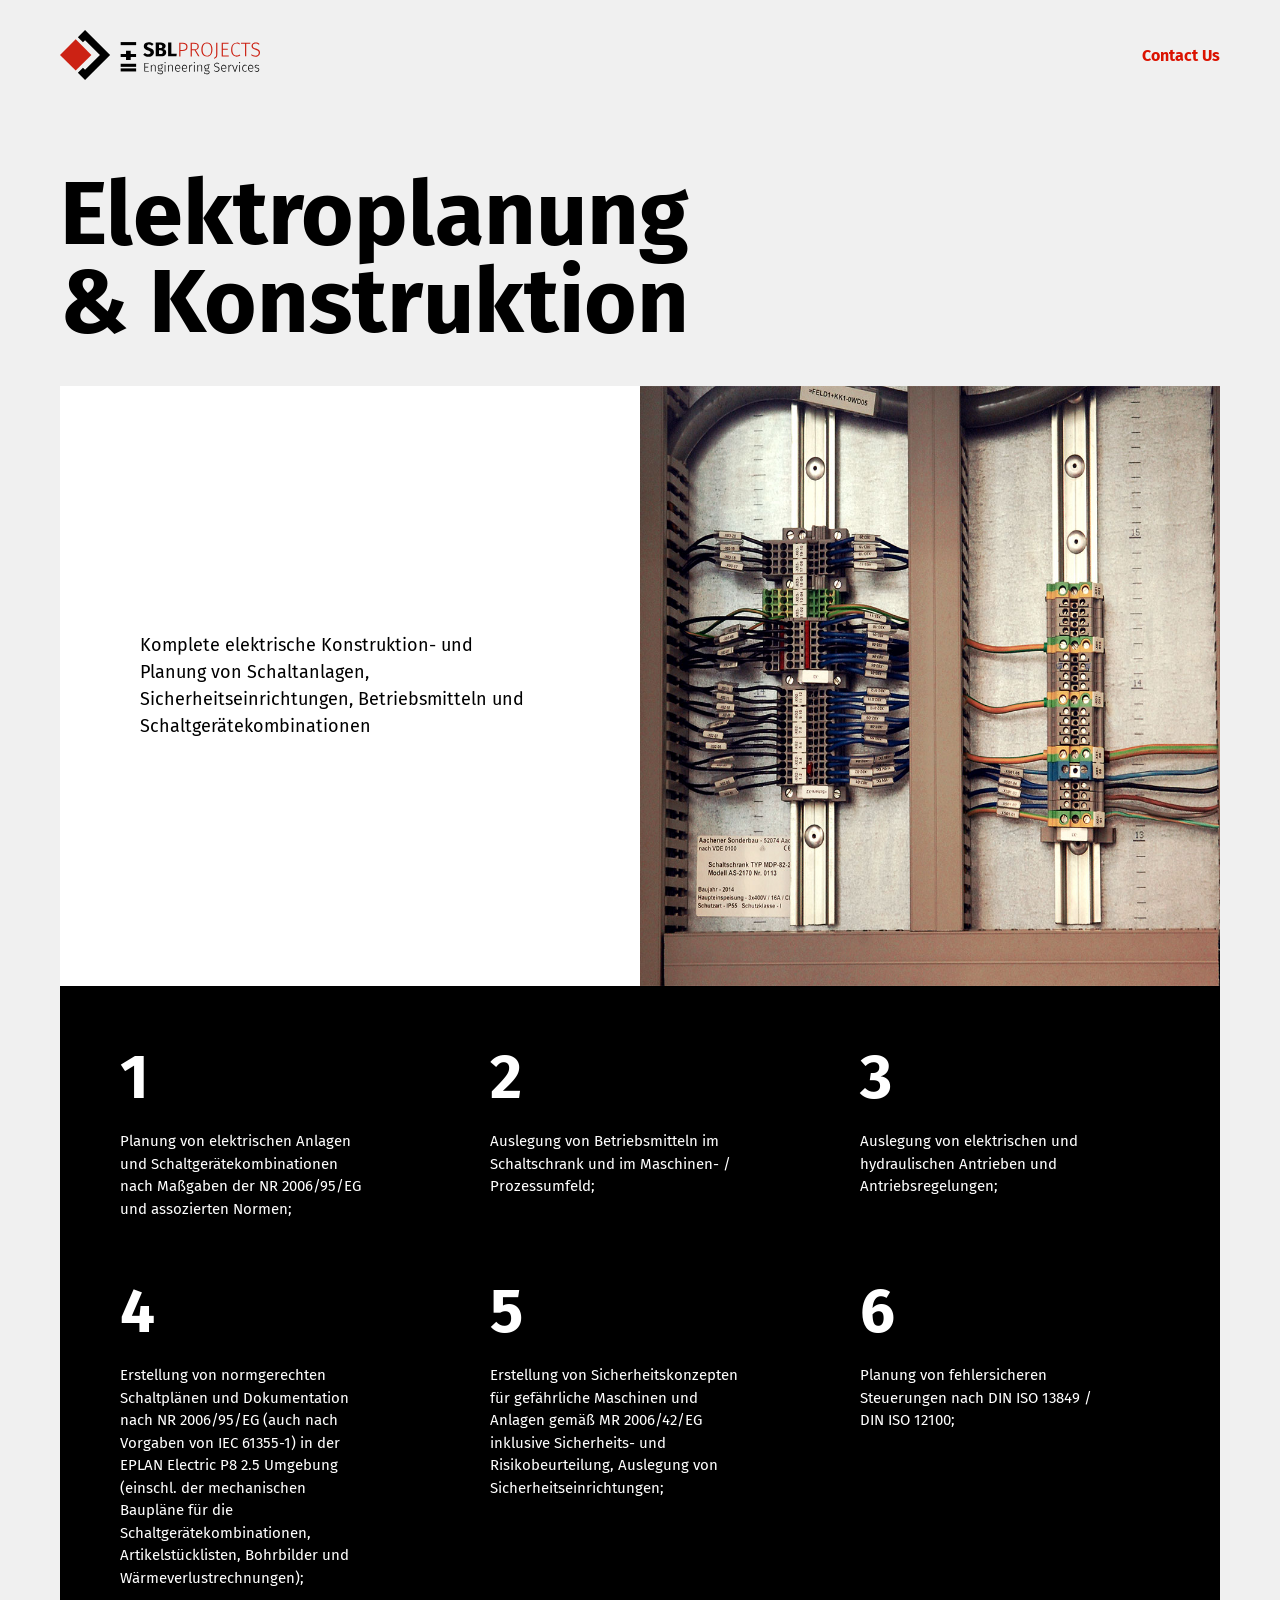
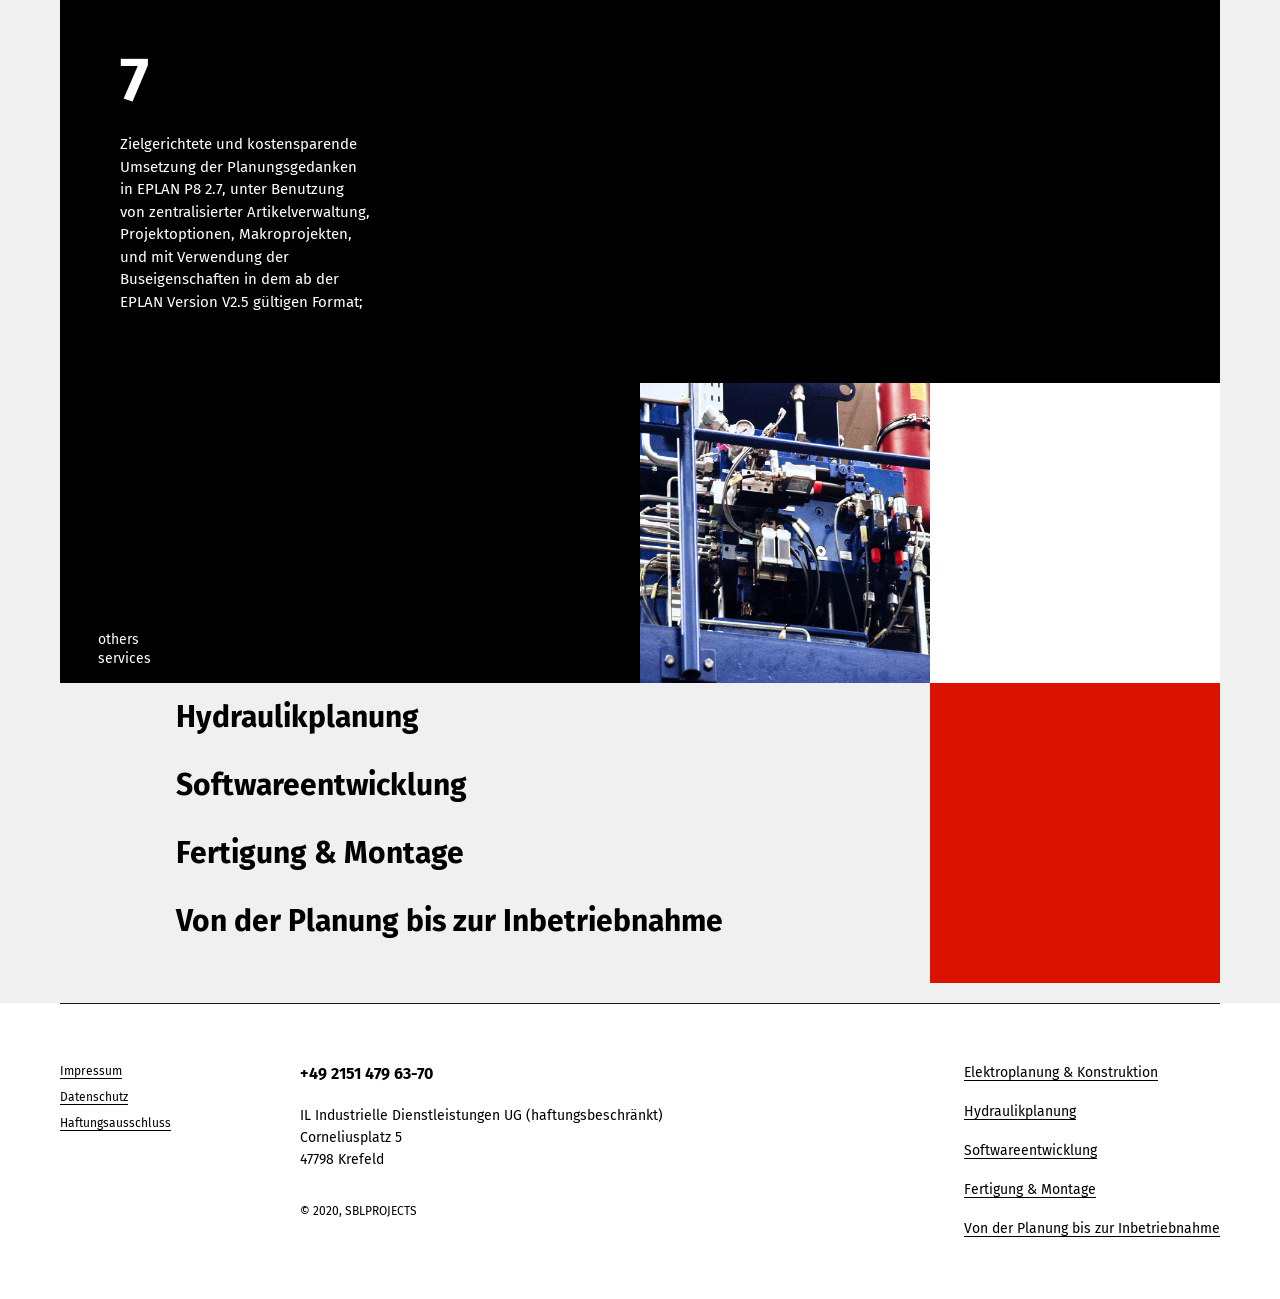
==== elektroplanung.html @ 14ad25ed "SBL Projects site — static copy without Tilda Co-Authored-By: Claude Opus 4.8 <noreply@anthropic.com" ====
<!DOCTYPE html>
<html lang="de">
<head>
  <meta charset="UTF-8" />
  <meta name="viewport" content="width=device-width, initial-scale=1.0" />
  <title>Elektroplanung &amp; Konstruktion</title>
  <link rel="preconnect" href="https://fonts.googleapis.com" />
  <link rel="preconnect" href="https://fonts.gstatic.com" crossorigin />
  <link href="https://fonts.googleapis.com/css2?family=Fira+Sans:wght@400;500;700&display=swap" rel="stylesheet" />
  <link rel="stylesheet" href="service.css" />
</head>
<body>
  <div class="wrap">
    <header class="svc-header">
      <a href="index.html"><img class="logo" src="images/Logo.svg" alt="SBL Projects — Engineering Services" /></a>
      <a class="svc-contact" href="index.html">Contact Us</a>
    </header>

    <h1 class="svc-title">Elektroplanung<br />&amp; Konstruktion</h1>

    <div class="svc-cols">
      <div class="svc-intro">
        <p>Komplete elektrische Konstruktion- und Planung von Schaltanlagen, Sicherheitseinrichtungen, Betriebsmitteln und Schaltgerätekombinationen</p>
      </div>
      <div class="svc-photo" style="background-image:url('images/elektro.jpg')"></div>
    </div>

    <section class="svc-black">
      <div class="svc-grid">
        <div class="svc-item"><span class="num">1</span><p>Planung von elektrischen Anlagen und Schaltgerätekombinationen nach Maßgaben der NR 2006/95/EG und assozierten Normen;</p></div>
        <div class="svc-item"><span class="num">2</span><p>Auslegung von Betriebsmitteln im Schaltschrank und im Maschinen- / Prozessumfeld;</p></div>
        <div class="svc-item"><span class="num">3</span><p>Auslegung von elektrischen und hydraulischen Antrieben und Antriebsregelungen;</p></div>
        <div class="svc-item"><span class="num">4</span><p>Erstellung von normgerechten Schaltplänen und Dokumentation nach NR 2006/95/EG (auch nach Vorgaben von IEC 61355-1) in der EPLAN Electric P8 2.5 Umgebung (einschl. der mechanischen Baupläne für die Schaltgerätekombinationen, Artikelstücklisten, Bohrbilder und Wärmeverlustrechnungen);</p></div>
        <div class="svc-item"><span class="num">5</span><p>Erstellung von Sicherheitskonzepten für gefährliche Maschinen und Anlagen gemäß MR 2006/42/EG inklusive Sicherheits- und Risikobeurteilung, Auslegung von Sicherheitseinrichtungen;</p></div>
        <div class="svc-item"><span class="num">6</span><p>Planung von fehlersicheren Steuerungen nach DIN ISO 13849 / DIN ISO 12100;</p></div>
        <div class="svc-item"><span class="num">7</span><p>Zielgerichtete und kostensparende Umsetzung der Planungsgedanken in EPLAN P8 2.7, unter Benutzung von zentralisierter Artikelverwaltung, Projektoptionen, Makroprojekten, und mit Verwendung der Buseigenschaften in dem ab der EPLAN Version V2.5 gültigen Format;</p></div>
      </div>
    </section>

    <section class="svc-others">
      <div class="so-black"></div>
      <div class="so-img" style="background-image:url('images/engineering.jpg')"></div>
      <div class="so-white"></div>
      <div class="so-red"></div>
      <div class="so-label">others<br />services</div>
      <nav class="so-links">
        <a href="hydraulikplanung.html">Hydraulikplanung</a>
        <a href="softwareentwicklung.html">Softwareentwicklung</a>
        <a href="fertigung-montage.html">Fertigung &amp; Montage</a>
        <a href="planung.html">Von der Planung bis zur Inbetriebnahme</a>
      </nav>
    </section>
  </div>

  <footer class="svc-footer">
    <div class="wrap">
      <div class="line"></div>
      <div class="cols">
        <div class="c-legal">
          <a href="#">Impressum</a>
          <a href="#">Datenschutz</a>
          <a href="#">Haftungsausschluss</a>
        </div>
        <div class="c-contact">
          <div class="ph">+49 2151 479 63-70</div>
          <div class="ad">IL Industrielle Dienstleistungen UG (haftungsbeschränkt)<br />Corneliusplatz 5<br />47798 Krefeld</div>
          <div class="cp">© 2020, SBLPROJECTS</div>
        </div>
        <div class="c-links">
          <a href="elektroplanung.html">Elektroplanung &amp; Konstruktion</a>
          <a href="hydraulikplanung.html">Hydraulikplanung</a>
          <a href="softwareentwicklung.html">Softwareentwicklung</a>
          <a href="fertigung-montage.html">Fertigung &amp; Montage</a>
          <a href="planung.html">Von der Planung bis zur Inbetriebnahme</a>
        </div>
      </div>
    </div>
  </footer>
  <script src="service.js"></script>
  <script src="popup.js"></script>
</body>
</html>
---- service.css ----
*{margin:0;padding:0;box-sizing:border-box}
html,body{background:#f0f0f0;font-family:"Fira Sans",Arial,sans-serif;color:#000}
a{text-decoration:none;color:inherit}
img{display:block;max-width:100%}

.wrap{max-width:1200px;margin:0 auto;padding:0 20px}

/* header */
.svc-header{display:flex;align-items:center;justify-content:space-between;padding:30px 0}
.svc-header .logo{height:50px}
.svc-contact{color:#db1200;font-weight:700;font-size:16px;transition:color .3s ease}
.svc-contact:hover{color:#eb1800}

/* title */
.svc-title{font-size:90px;line-height:.98;font-weight:700;color:#000;letter-spacing:0;margin:60px 0 40px}

/* top: intro panel + image, two 600x600 squares */
.svc-cols{display:flex;gap:0;margin-bottom:0}
.svc-intro{background:#fff;flex:1 1 50%;min-height:600px;display:flex;align-items:center}
.svc-intro p{padding:0 80px;font-size:18px;line-height:1.5;color:#000;max-width:560px}
.svc-photo{flex:1 1 50%;min-height:600px;background-size:cover;background-position:center;background-repeat:no-repeat}

/* black list section */
.svc-black{background:#000;color:#fff;padding:60px 60px 70px}
.svc-grid{display:grid;grid-template-columns:repeat(3,1fr);gap:60px 70px}
.svc-item .num{display:block;font-size:62px;font-weight:700;line-height:1;margin-bottom:22px}
.svc-item p{font-size:15px;line-height:1.5;color:#fff;max-width:250px}

/* others services */
/* others services — matches the original 1200px board */
.svc-others{position:relative;width:100%;height:600px;margin:0 auto}
.so-black{position:absolute;left:0;top:0;width:50%;height:300px;background:#000}
.so-img{position:absolute;left:50%;top:0;width:25%;height:300px;background-size:cover;background-position:center}
.so-white{position:absolute;left:75%;top:0;width:25%;height:300px;background:#fff}
.so-red{position:absolute;left:75%;top:300px;width:25%;height:300px;background:#db1200}
.so-label{position:absolute;left:3.3%;top:248px;color:#fff;font-size:14px;line-height:1.3;z-index:3}
.so-links{position:absolute;left:10%;top:300px;z-index:3}
.so-links a{position:relative;display:flex;align-items:center;width:760px;max-width:70vw;height:68px;font-size:30px;font-weight:700;color:#000;line-height:1;text-decoration:none;transform:translateX(0);transition:transform .4s ease-in-out}
.so-links a:hover,.so-links a.on{color:#000;transform:translateX(10px)}
.so-links a::before{content:"+";position:absolute;left:-52px;top:50%;margin-top:-22px;color:#db1200;font-weight:700;font-size:40px;line-height:1;opacity:0;transform:scale(1);transform-origin:left center;transition:opacity .4s ease-in-out,transform .4s ease-in-out}
.so-links a:hover::before,.so-links a.on::before{opacity:1;transform:scale(0.55)}

/* footer */
.svc-footer{background:#fff;padding:0 0 40px;margin-top:20px}
.svc-footer .line{height:1px;background:#000;opacity:.9;margin:0 0 60px}
.svc-footer .cols{display:flex;gap:60px;flex-wrap:wrap}
.svc-footer .c-legal{width:180px}
.svc-footer .c-legal a{display:block;font-size:12px;text-decoration:underline;text-underline-offset:3px;margin-bottom:12px;transition:color .3s}
.svc-footer .c-legal a:hover{color:#db1200}
.svc-footer .c-contact{flex:1;min-width:260px}
.svc-footer .c-contact .ph{font-weight:700;font-size:16px;margin-bottom:22px}
.svc-footer .c-contact .ad{font-size:14px;line-height:1.55;margin-bottom:34px}
.svc-footer .c-contact .cp{font-size:12px}
.svc-footer .c-links a{display:block;font-size:14px;text-decoration:underline;text-underline-offset:3px;margin-bottom:22px;transition:color .3s}
.svc-footer .c-links a:hover{color:#db1200}

@media(max-width:820px){
  .svc-title{font-size:52px}
  .svc-cols{flex-direction:column}
  .svc-intro,.svc-photo{min-height:auto}
  .svc-intro{padding:40px 0}
  .svc-intro p{padding:0 30px}
  .svc-photo{height:320px}
  .svc-grid{grid-template-columns:1fr;gap:40px}
  .svc-black{padding:40px 30px}
  /* others: stack into a simple list on small screens */
  .svc-others{height:auto;padding:20px 0 40px}
  .so-black,.so-img,.so-white,.so-red{display:none}
  .so-label{position:static;color:#000;margin-bottom:24px}
  .so-links{position:static}
  .so-links a{font-size:26px;padding-left:40px}
  .so-links a::before{left:0;opacity:1;transform:none;font-size:26px}
}
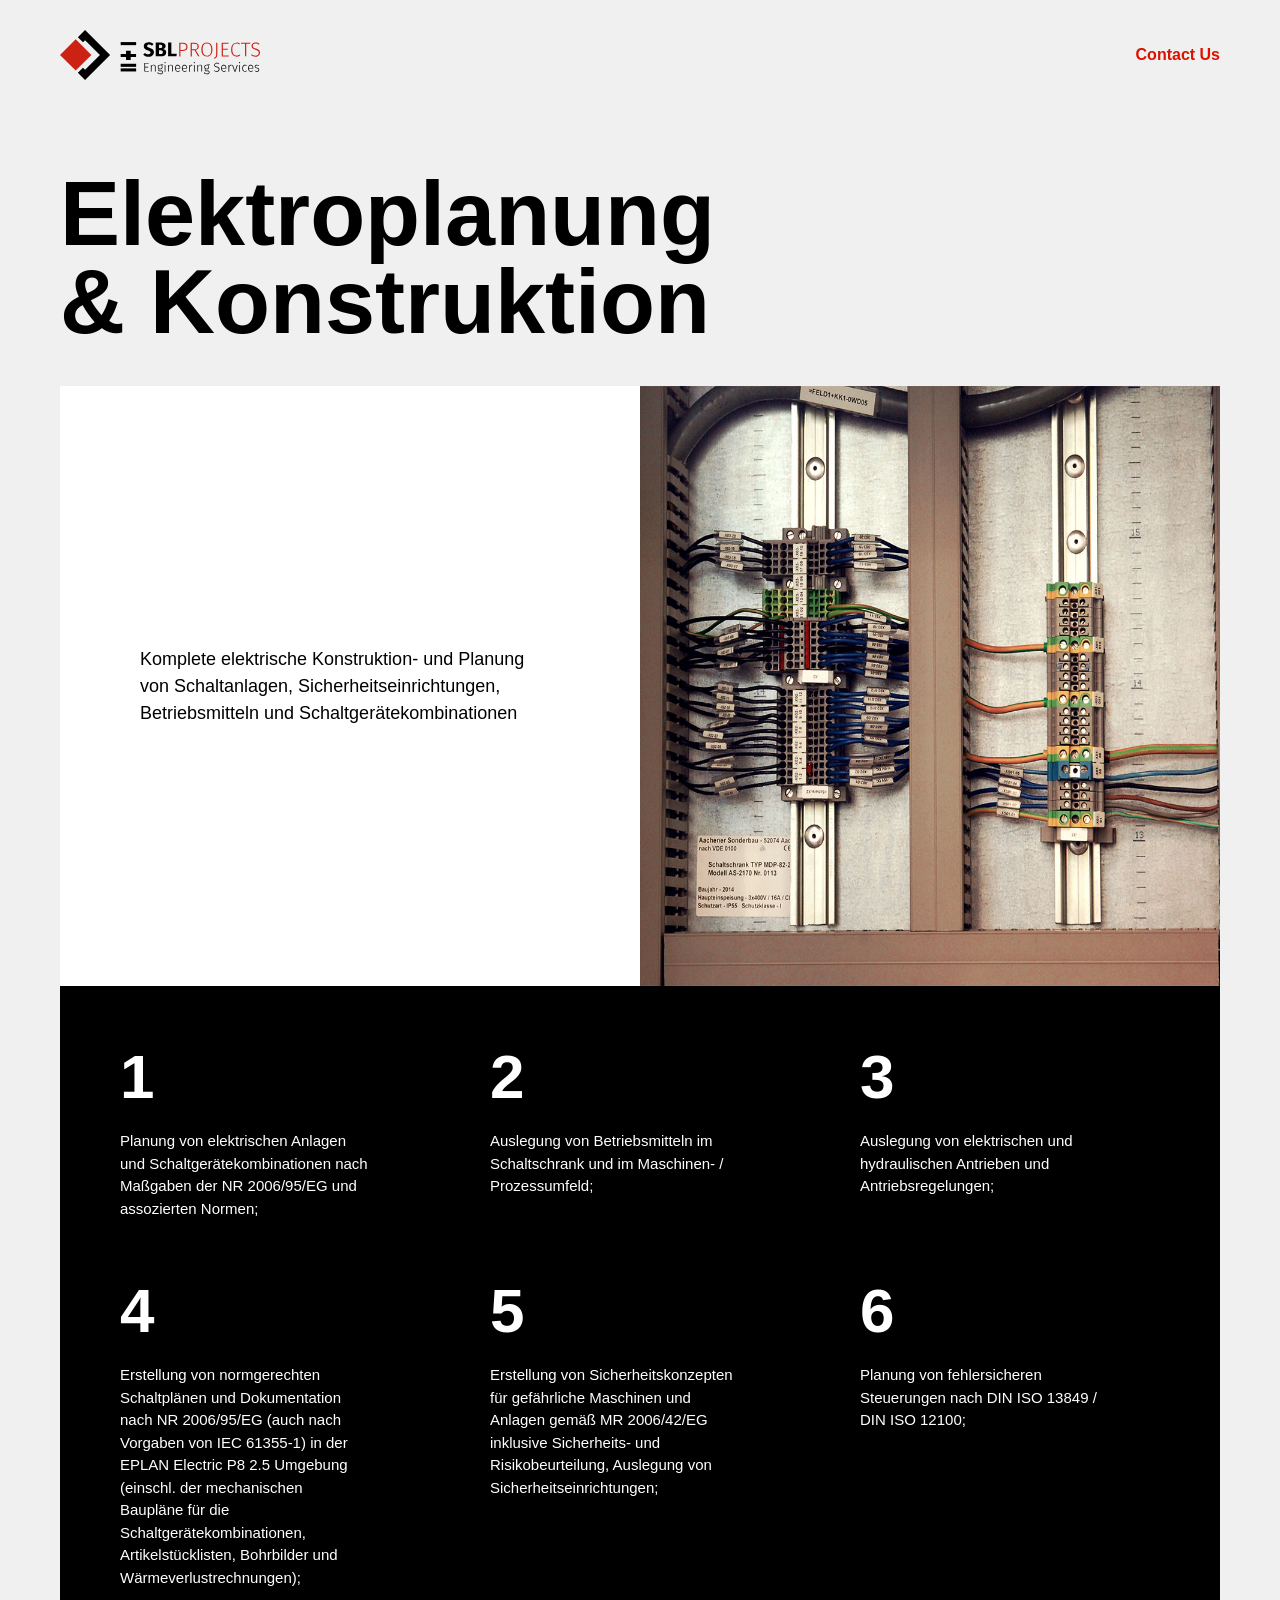
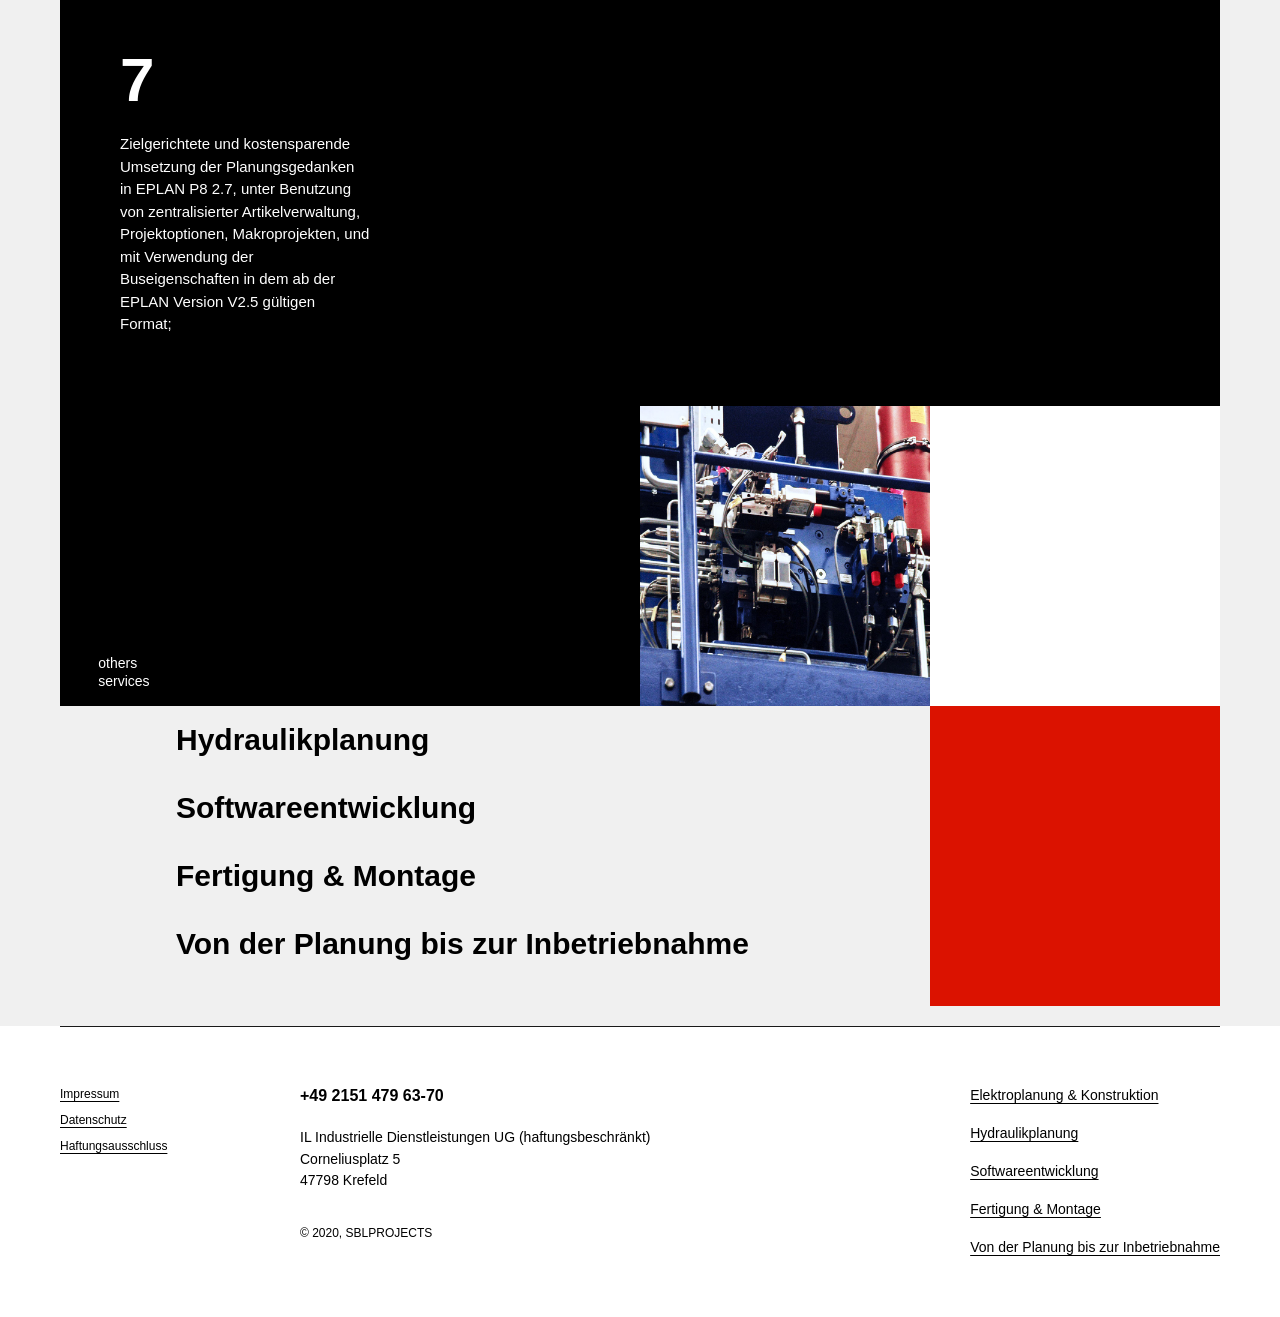
==== commit ab5968c5: "Match original: Arial font (no webfont), SVG plus icons, easeOut hover - Font now falls back to Aria" ====
--- a/elektroplanung.html
+++ b/elektroplanung.html
@@ -4,9 +4,6 @@
   <meta charset="UTF-8" />
   <meta name="viewport" content="width=device-width, initial-scale=1.0" />
   <title>Elektroplanung &amp; Konstruktion</title>
-  <link rel="preconnect" href="https://fonts.googleapis.com" />
-  <link rel="preconnect" href="https://fonts.gstatic.com" crossorigin />
-  <link href="https://fonts.googleapis.com/css2?family=Fira+Sans:wght@400;500;700&display=swap" rel="stylesheet" />
   <link rel="stylesheet" href="service.css" />
 </head>
 <body>
--- a/service.css
+++ b/service.css
@@ -1,5 +1,5 @@
 *{margin:0;padding:0;box-sizing:border-box}
-html,body{background:#f0f0f0;font-family:"Fira Sans",Arial,sans-serif;color:#000}
+html,body{background:#f0f0f0;font-family:'FiraSans',Arial,sans-serif;color:#000}
 a{text-decoration:none;color:inherit}
 img{display:block;max-width:100%}
 
@@ -35,10 +35,10 @@
 .so-red{position:absolute;left:75%;top:300px;width:25%;height:300px;background:#db1200}
 .so-label{position:absolute;left:3.3%;top:248px;color:#fff;font-size:14px;line-height:1.3;z-index:3}
 .so-links{position:absolute;left:10%;top:300px;z-index:3}
-.so-links a{position:relative;display:flex;align-items:center;width:760px;max-width:70vw;height:68px;font-size:30px;font-weight:700;color:#000;line-height:1;text-decoration:none;transform:translateX(0);transition:transform .4s ease-in-out}
+.so-links a{position:relative;display:flex;align-items:center;width:760px;max-width:70vw;height:68px;font-size:30px;font-weight:700;color:#000;line-height:1;text-decoration:none;transform:translateX(0);transition:transform .4s cubic-bezier(0,0,.58,1)}
 .so-links a:hover,.so-links a.on{color:#000;transform:translateX(10px)}
-.so-links a::before{content:"+";position:absolute;left:-52px;top:50%;margin-top:-22px;color:#db1200;font-weight:700;font-size:40px;line-height:1;opacity:0;transform:scale(1);transform-origin:left center;transition:opacity .4s ease-in-out,transform .4s ease-in-out}
-.so-links a:hover::before,.so-links a.on::before{opacity:1;transform:scale(0.55)}
+.so-links a::before{content:"";position:absolute;left:-58px;top:50%;width:34px;height:34px;margin-top:-17px;background:url('images/plusred.svg') center/contain no-repeat;opacity:0;transform:scale(1);transform-origin:center;transition:opacity .4s cubic-bezier(0,0,.58,1),transform .4s cubic-bezier(0,0,.58,1)}
+.so-links a:hover::before,.so-links a.on::before{opacity:1;transform:scale(0.5)}
 
 /* footer */
 .svc-footer{background:#fff;padding:0 0 40px;margin-top:20px}
@@ -69,5 +69,5 @@
   .so-label{position:static;color:#000;margin-bottom:24px}
   .so-links{position:static}
   .so-links a{font-size:26px;padding-left:40px}
-  .so-links a::before{left:0;opacity:1;transform:none;font-size:26px}
+  .so-links a::before{left:0;width:22px;height:22px;margin-top:-11px;opacity:1;transform:scale(1)}
 }
